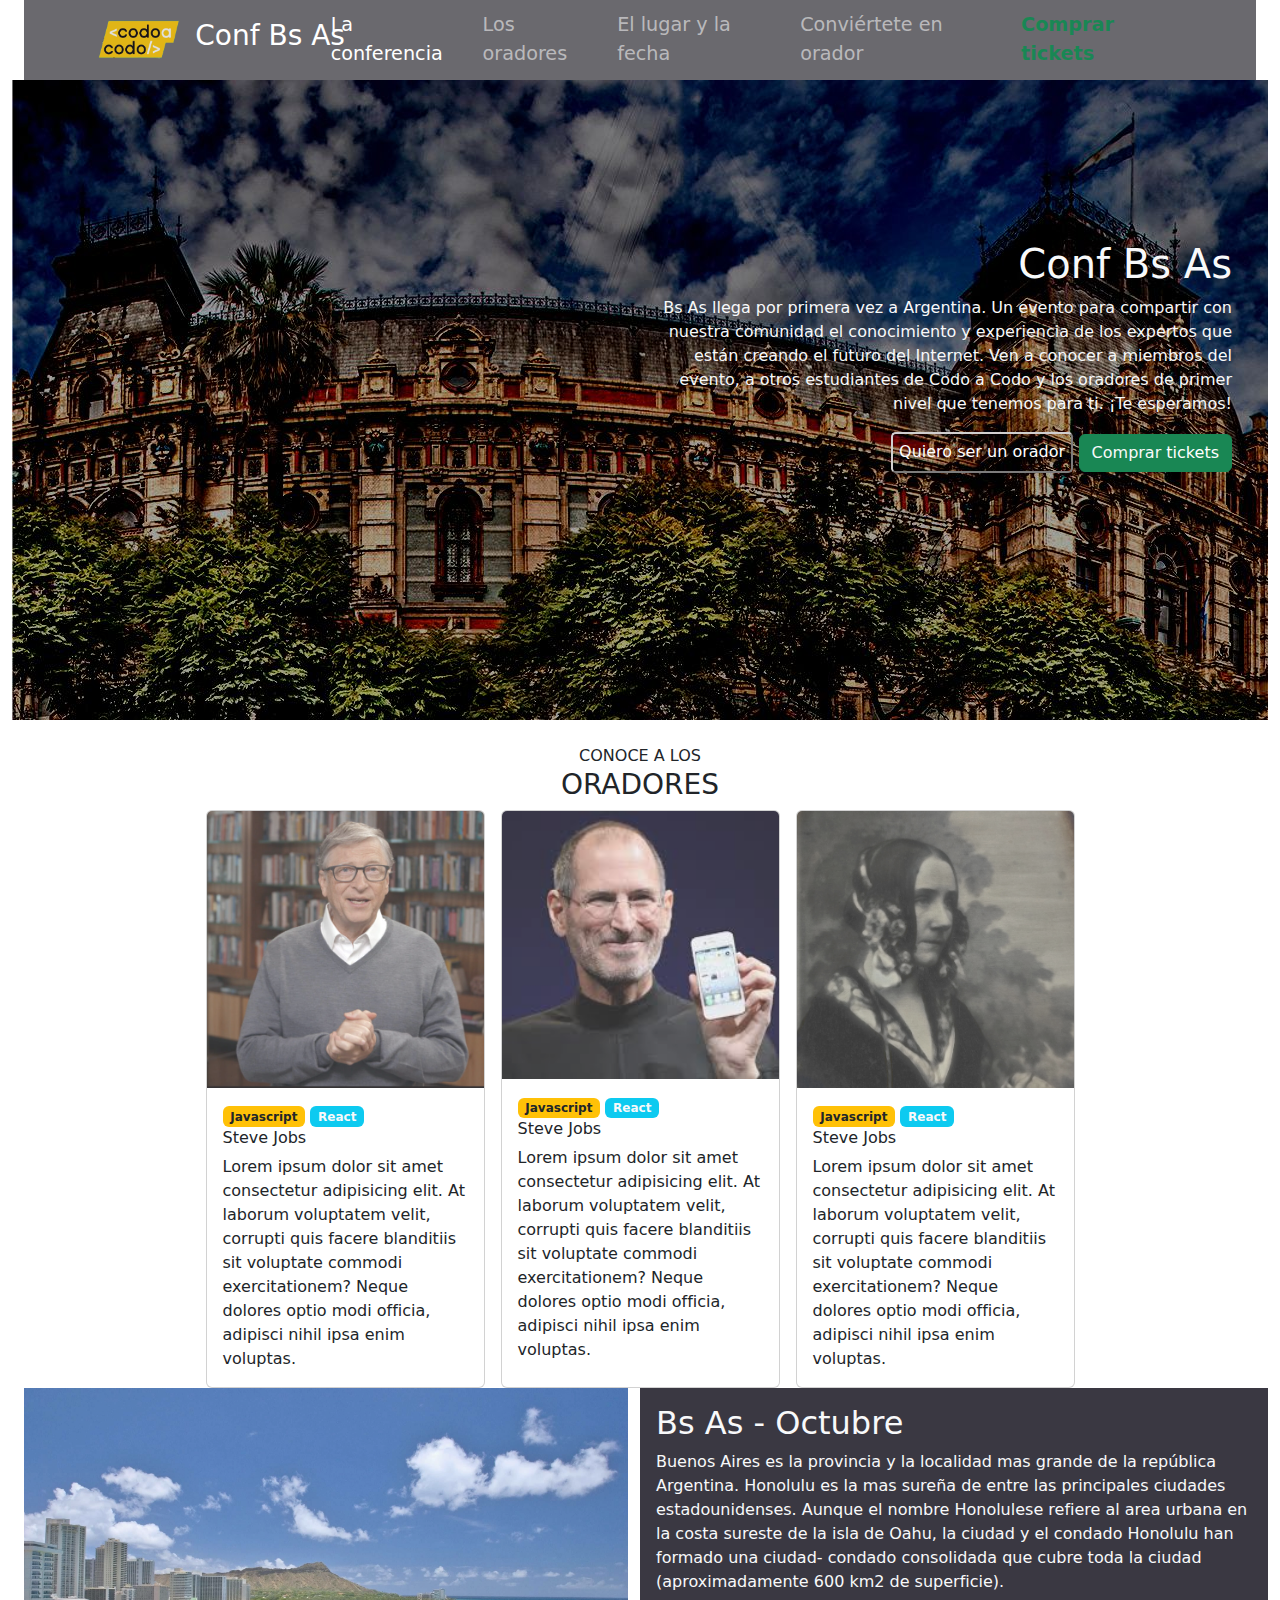
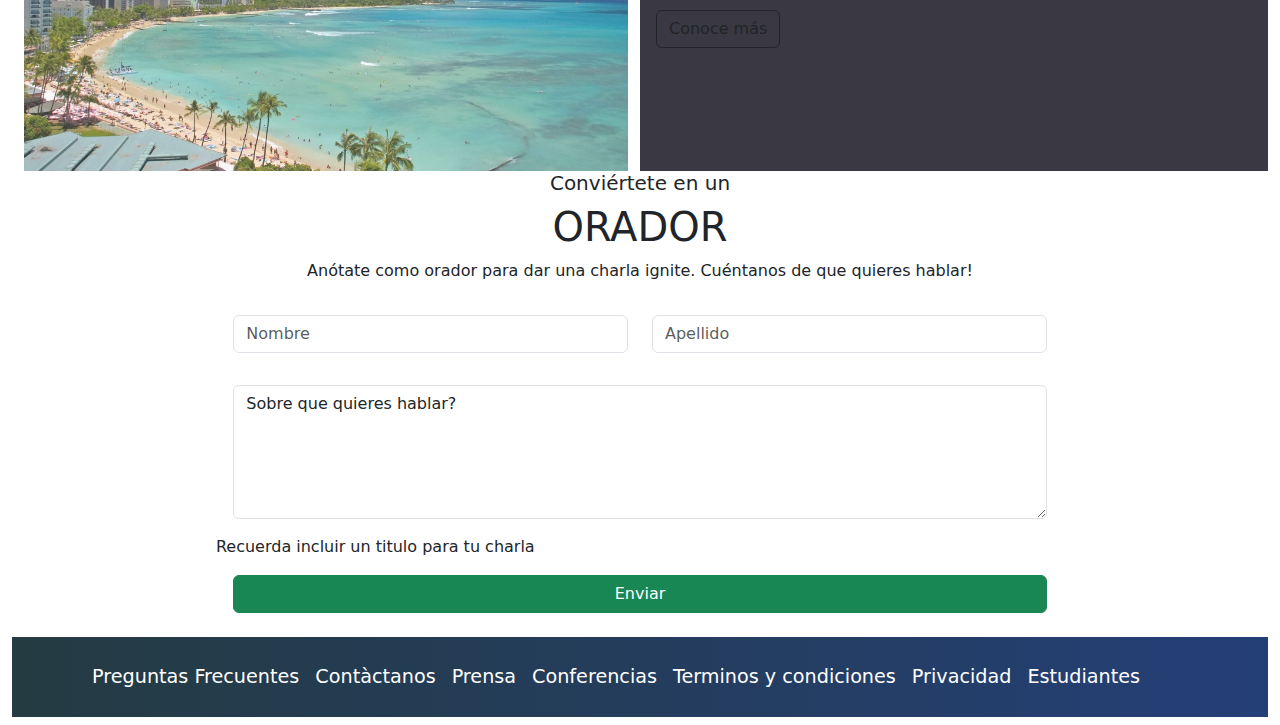
==== index.html @ 2a3d23c4 "integrador comision 22552" ====
<!DOCTYPE html>
<html lang="es">

<head>
    <meta charset="UTF-8">
    <meta http-equiv="X-UA-Compatible" content="IE=edge">
    <meta name="viewport" content="width=device-width, initial-scale=1.0">
    <link href="https://cdn.jsdelivr.net/npm/bootstrap@5.1.3/dist/css/bootstrap.min.css" rel="stylesheet">
    <script src="https://cdn.jsdelivr.net/npm/bootstrap@5.1.3/dist/js/bootstrap.bundle.min.js"></script>
    <link rel="stylesheet" href="css/estilo.css">
    <title>Conf Bs As</title>

</head>


<body>
    <div class="container-fluid">

        <div class="container-fluid">
            <nav class="navbar navbar-expand-lg navbar-dark  encabezado">
                <div class="container-fluid">
                    <a class="navbar-brand d-flex align-items-center ms-lg-5 " href="#" id="logoImg"><img
                            src="/img/codoacodo.png" alt="" class="d-inline-block align-text-center">
                        <h3>Conf Bs As</h3>
                    </a>
                    <button class="navbar-toggler" type="button" data-bs-toggle="collapse"
                        data-bs-target="#navbarTogglerDemo02" aria-controls="navbarTogglerDemo02" aria-expanded="false"
                        aria-label="Toggle navigation">
                        <span class="navbar-toggler-icon"></span>
                    </button>
                    <div class="collapse navbar-collapse d-lg-flex justify-content-end me-xl-5">
                        <ul class="navbar-nav nav__list mb-0 text-white">
                            <li class="nav-item">
                                <a class="nav-link active" aria-current="page" href="#">La conferencia</a>
                            </li>
                            <li class="nav-item">
                                <a class="nav-link light nav__link text-align-center" href="#">Los oradores</a>
                            </li>
                            <li class="nav-item">
                                <a class="nav-link light nav__link" href="#">El lugar y la fecha</a>
                            </li>
                            <li class="nav-item">
                                <a class="nav-link light nav__link" href="#">Conviértete en orador</a>
                            </li>
                            <li class="nav-item">
                                <a class="nav-link nav__buy text-success fw-bolder" href="../formulario.html">Comprar tickets</a>
                            </li>
                        </ul>
                    </div>
                </div>
            </nav>
        </div>
    </div>
    <div class="container-fluid">
        <div class="contenedor">
            <div class="container-fluid row">
                <div class="col-sm-6"></div>
                <div class="container text-end col-sm-6 align-middle text-light">
                    <div class="textoImagen">
                        <h1>Conf Bs As</h1>
                        <p>Bs As llega por primera vez a Argentina. Un evento para compartir con nuestra comunidad el
                            conocimiento y experiencia de los expertos que están creando el futuro del Internet. Ven a
                            conocer a miembros del evento, a otros estudiantes de Codo a Codo y los oradores de primer
                            nivel que tenemos para ti. ¡Te esperamos!</p>
                        <button class="button1">Quiero ser un orador</button>
                        <button class="btn btn-success"><a class="text-light text-decoration-none"
                                href="../formulario.html">Comprar
                            </a> tickets</a></button>
                    </div>
                </div>
            </div>
        </div>

        <section class="container mt-3 pt-2" id="section">
            <span class="text-center d-flex justify-content-center section__sub">CONOCE A LOS</span>
            <h3 class="text-center">ORADORES</h3>
            <div class="row d-flex gap-3 justify-content-center m-0">
                <div class="card col-sm-3 p-0">
                    <img src="img/bill.jpg" class="card-img-top" alt="...">
                    <div class="card-body">
                        <span class="badge__resize badge bg-warning text-dark">Javascript</span>
                        <span class="badge__resize badge bg-info text-light">React</span>
                        <h6 class="card-title">Steve Jobs</h6>
                        <p class="card-text card__text">Lorem ipsum dolor sit amet consectetur adipisicing elit. At
                            laborum
                            voluptatem velit, corrupti quis facere blanditiis sit voluptate commodi exercitationem?
                            Neque
                            dolores optio modi officia, adipisci nihil ipsa enim voluptas.</p>
                    </div>
                </div>
                <div class="card col-sm-3 p-0">
                    <img src="img/steve.jpg" class="card-img-top" alt="...">
                    <div class="card-body">
                        <span class="badge__resize badge bg-warning text-dark">Javascript</span>
                        <span class="badge__resize badge bg-info text-light">React</span>
                        <h6 class="card-title">Steve Jobs</h6>
                        <p class="card-text card__text">Lorem ipsum dolor sit amet consectetur adipisicing elit. At
                            laborum
                            voluptatem velit, corrupti quis facere blanditiis sit voluptate commodi exercitationem?
                            Neque
                            dolores optio modi officia, adipisci nihil ipsa enim voluptas.</p>
                    </div>
                </div>
                <div class="card col-sm-3 p-0">
                    <img src="img/ada.jpeg" class="card-img-top" alt="...">
                    <div class="card-body">
                        <span class="badge__resize badge bg-warning text-dark">Javascript</span>
                        <span class="badge__resize badge bg-info text-light">React</span>
                        <h6 class="card-title">Steve Jobs</h6>
                        <p class="card-text card__text">Lorem ipsum dolor sit amet consectetur adipisicing elit. At
                            laborum
                            voluptatem velit, corrupti quis facere blanditiis sit voluptate commodi exercitationem?
                            Neque
                            dolores optio modi officia, adipisci nihil ipsa enim voluptas.</p>
                    </div>
                </div>
        </section>


        <div class="container-fluid">
            <div class="row justify-content-start">
                <div class="col-6">
                    <img src="img/honolulu.jpg" class="card-img-top" alt="Honolulu">

                </div>
                <div class="col-6 p-3 text-light pizarra">
                    <h2>Bs As - Octubre</h2>
                    <p>Buenos Aires es la provincia y la localidad mas grande de la república Argentina. Honolulu es
                        la mas
                        sureña de entre las principales ciudades estadounidenses. Aunque el nombre Honolulese
                        refiere al area
                        urbana en la costa sureste de la isla de Oahu, la ciudad y el condado Honolulu han formado
                        una ciudad-
                        condado consolidada que cubre toda la ciudad (aproximadamente 600 km2 de superficie).</p>

                    <div id="liveAlertPlaceholder"></div>
                    <button type="button" class="btn btn-outline-dark" id="liveAlertBtn">Conoce más</button>
                </div>

            </div>

        </div>


        <div class="container-fluid">
            <div class="row text-body text-center">
                <h5>Conviértete en un</h5>
                <h1>ORADOR</h1>
                <p>Anótate como orador para dar una charla ignite. Cuéntanos de que quieres hablar!</p>

            </div>
        </div>
        <div class="container mt-3 col-8">
            <form>
                <div class="row">
                    <div class="mb-3 col-sm-6">
                        <input type="text" class="form-control" placeholder="Nombre" name="email">
                    </div>
                    <div class="mb-3 col-sm-6">
                        <input type="password" class="form-control" placeholder="Apellido" name="pswd">
                    </div>
                </div>
            </form>
        </div>
        <div class="container mt-3 col-8">

            <form action="/action_page.php">
                <div class="mb-3 mt-3">

                    <textarea class="form-control " rows="5" id="comment"
                        name="text">Sobre que quieres hablar?</textarea>
                </div>

        </div>


        <div class="container mt-2 col-12 ">
            <p class="recordatorio">Recuerda incluir un titulo para tu charla</p>
        </div>
        <div class="container mt-3 col-8">
            <div class="d-grid ">
                <button type="button" class="btn btn-success">Enviar</button>
            </div>
        </div>

        <footer>

            <nav class="navbar navbar-expand-sm navbar-dark  mt-3">
                <div class="container-fluid pie" id="grad1">


                    <button class="navbar-toggler" type="button" data-bs-toggle="collapse"
                        data-bs-target="#navbarTogglerDemo02" aria-controls="navbarTogglerDemo02" aria-expanded="false"
                        aria-label="Toggle navigation">
                        <span class="navbar-toggler-icon"></span>
                    </button>
                    <div class="collapse navbar-collapse d-lg-flex justify-content-center me-xl-5"
                        id="navbarTogglerDemo02">
                        <ul class="navbar-nav nav__list mb-0">
                            <li class="nav-item">
                                <a class="nav-link active" aria-current="page" href="#">Preguntas Frecuentes</a>
                            </li>
                            <li class="nav-item">
                                <a class="nav-link active nav__link text-align-center" href="#">Contàctanos</a>
                            </li>
                            <li class="nav-item">
                                <a class="nav-link active nav__link" href="#">Prensa</a>
                            </li>
                            <li class="nav-item">
                                <a class="nav-link active nav__link" href="#">Conferencias</a>
                            </li>
                            <li class="nav-item">
                                <a class="nav-link active" href="#">Terminos y condiciones</a>
                            </li>
                            <li class="nav-item">
                                <a class="nav-link active" href="#">Privacidad</a>
                            </li>
                            <li class="nav-item">
                                <a class="nav-link active" href="#">Estudiantes</a>
                            </li>
                        </ul>
                    </div>
                </div>
            </nav>


        </footer>

    </div>
    </div>

</body>

</html>
---- css/estilo.css ----
header {
  background-color: rgba(56, 52, 52, 0.719);
  height: 8em;
  align-items: center;
  display: block;

}

#logoImg {
  width: 19%;
}

.logotext {
  margin-left: 6em;
  margin-top: -7em;
  color: aliceblue;


}

section {
  flex-direction: row;
  align-items: center;
}



.parrafo1 {
  font-size: 1.2rem;
  padding-bottom: 8%;
  padding-left: 10%;
}

.bottomright {
  position: absolute;
  bottom: 80px;
  right: 16px;
  font-size: 18px;
  color: aliceblue;
}




.contenedor {
  background-image: url(../img/ba1.jpg);
  max-width: 100%;
  height: 40em;
}

.textoImagen {
  padding-top: 10rem;
  
}

.button1 {
  padding: 0.4rem;
  border-color: rgb(209, 207, 207);
  background: none;
  border-radius: 0.3em;
  color: white;
}

img {
  width: 50%;
  height: auto;
  opacity: 0.8;

}

.recordatorio {
  margin-left: 12%;
}


.pie {
  height: 6rem;

  background-image: linear-gradient(to right, rgb(36, 59, 66), rgb(36, 63, 119))
}

#grad1 {
  background-color:lightgray ;
  height: 5rem;
}

.pizarra {
  background-color: rgb(58, 56, 66);
}

.nav-item {

  font-size: 1.2rem;
  color: white;
}

.encabezado {

  background-color: rgb(106, 105, 110);
  height: 5rem;
}

#inputTotal{
  background-color: lightgrey;
}

#borrar {  
  background-color: green;
  border-color: green;
  border-radius: 0.3em;
  color: white;
}

#resumen {
  background-color: green;
  border-color: green;
  border-radius: 0.3em;
  color: white;
}

#tituloConf {
  color: white;
}
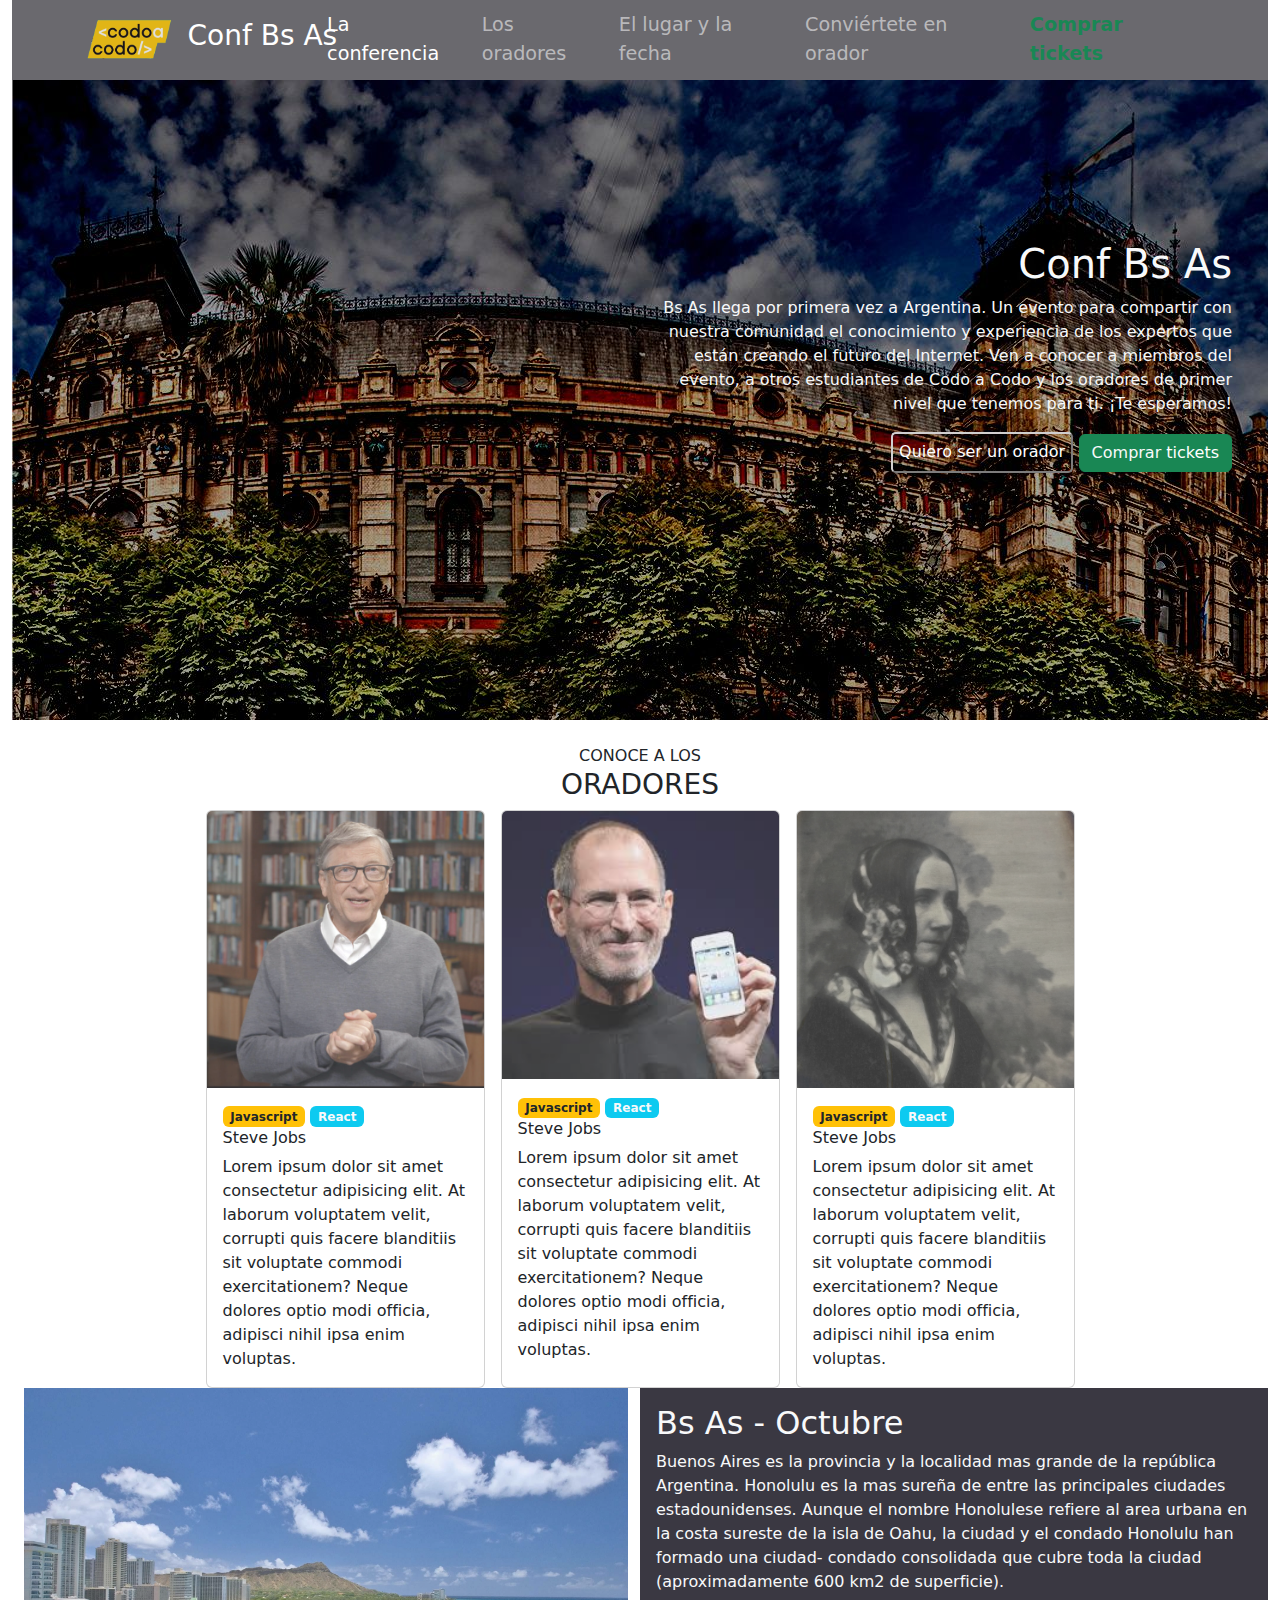
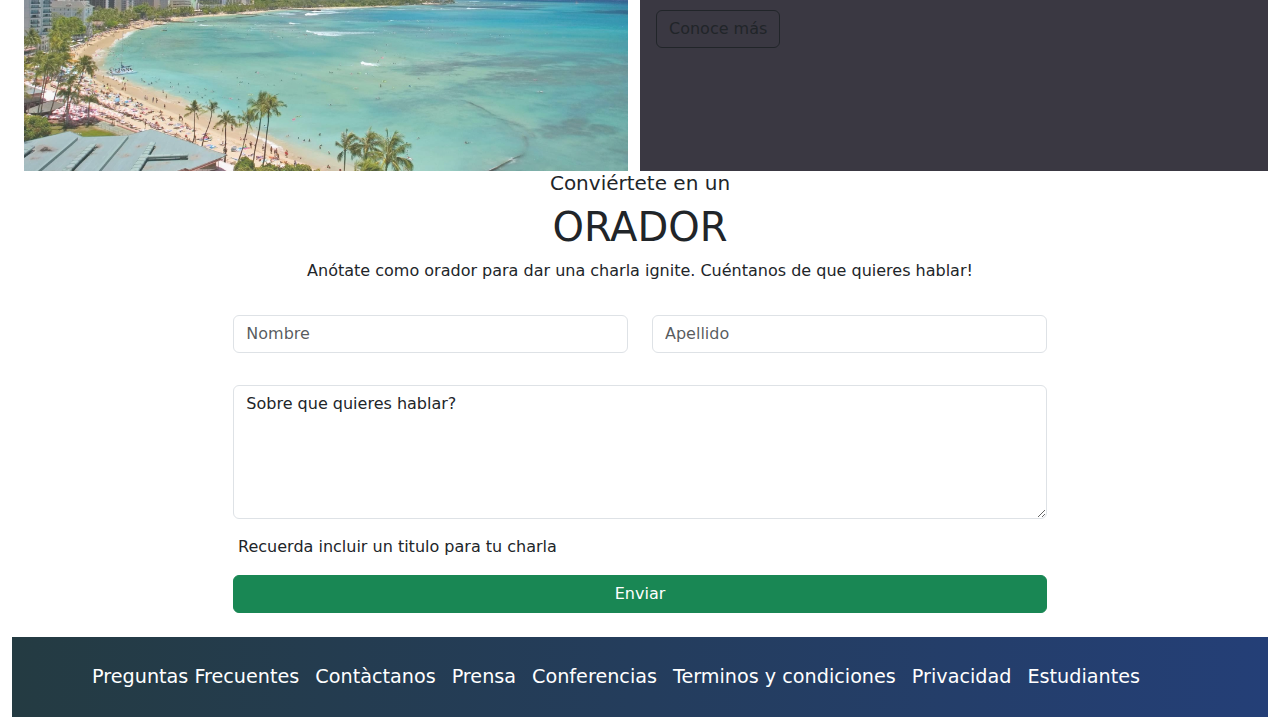
==== commit 2880c32c: "integrador terminado" ====
--- a/index.html
+++ b/index.html
@@ -16,7 +16,7 @@
 <body>
     <div class="container-fluid">
 
-        <div class="container-fluid">
+       
             <nav class="navbar navbar-expand-lg navbar-dark  encabezado">
                 <div class="container-fluid">
                     <a class="navbar-brand d-flex align-items-center ms-lg-5 " href="#" id="logoImg"><img
@@ -49,7 +49,7 @@
                     </div>
                 </div>
             </nav>
-        </div>
+        
     </div>
     <div class="container-fluid">
         <div class="contenedor">
@@ -174,9 +174,9 @@
         </div>
 
 
-        <div class="container mt-2 col-12 ">
+        
             <p class="recordatorio">Recuerda incluir un titulo para tu charla</p>
-        </div>
+       
         <div class="container mt-3 col-8">
             <div class="d-grid ">
                 <button type="button" class="btn btn-success">Enviar</button>
--- a/css/estilo.css
+++ b/css/estilo.css
@@ -69,7 +69,7 @@
 }
 
 .recordatorio {
-  margin-left: 12%;
+  margin-left: 18%;
 }
 
 
